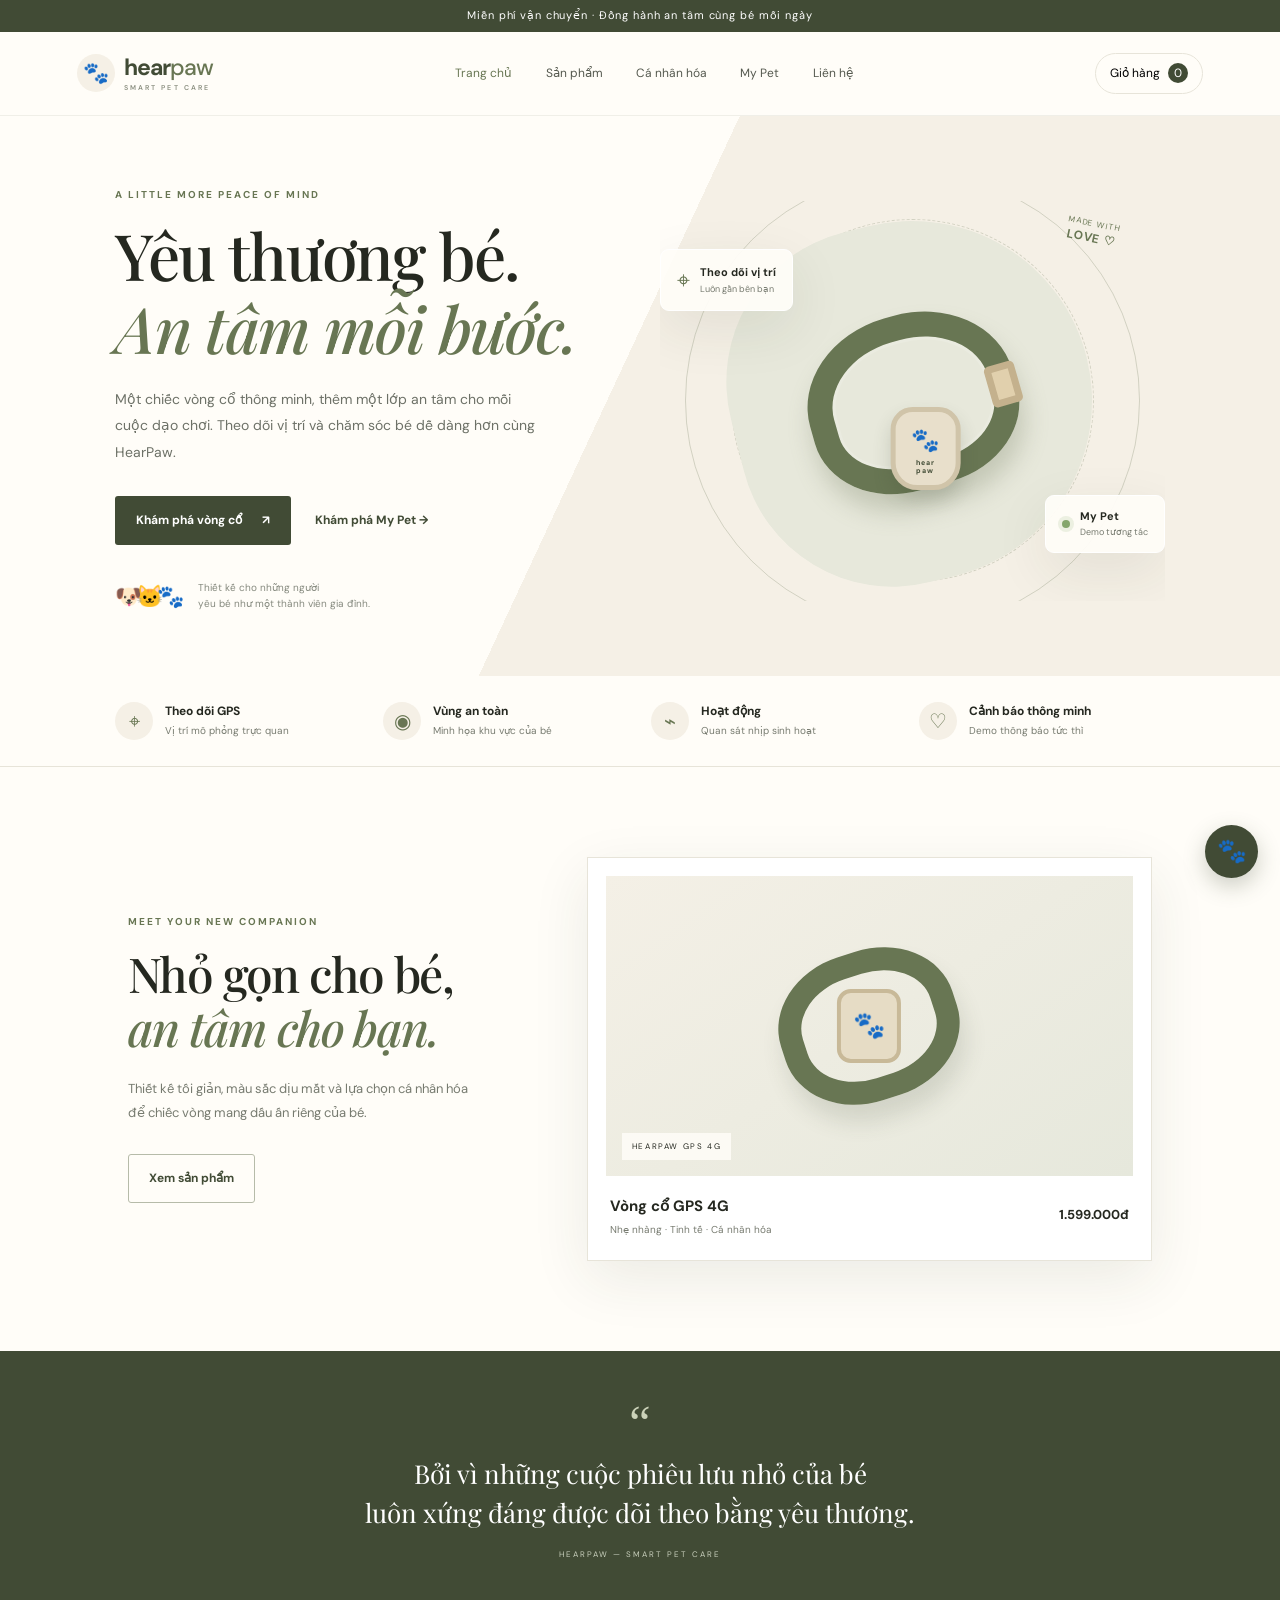
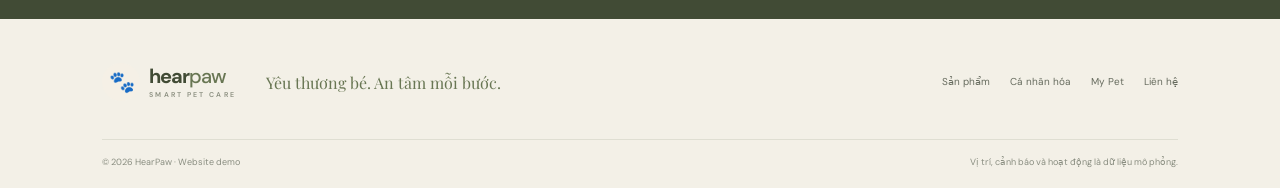
==== index.html @ 6ac306e1 "Add files via upload" ====
<!doctype html>
<html lang="vi">
<head>
  <meta charset="UTF-8" />
  <meta name="viewport" content="width=device-width, initial-scale=1.0" />
  <meta name="theme-color" content="#414B35" />
  <meta name="description" content="HearPaw – vòng cổ GPS thông minh giúp bạn an tâm đồng hành cùng thú cưng." />
  <title>HearPaw | An tâm trong từng bước chân</title>
  <link rel="preconnect" href="https://fonts.googleapis.com">
  <link rel="preconnect" href="https://fonts.gstatic.com" crossorigin>
  <link href="https://fonts.googleapis.com/css2?family=DM+Sans:wght@400;500;600;700&family=Playfair+Display:wght@500;600;700&display=swap" rel="stylesheet">
  <link rel="stylesheet" href="styles.css" />
</head>
<body>
  <div class="announcement">Miễn phí vận chuyển · Đồng hành an tâm cùng bé mỗi ngày</div>
  <header class="site-header">
    <a class="brand" href="#home" aria-label="HearPaw trang chủ"><span class="brand-mark">🐾</span><span>hear<span class="brand-light">paw</span><small>SMART PET CARE</small></span></a>
    <button class="menu-toggle" id="menuToggle" aria-label="Mở menu">☰</button>
    <nav id="mainNav">
      <a href="#home" data-page="home">Trang chủ</a>
      <a href="#product" data-page="product">Sản phẩm</a>
      <a href="#personalize" data-page="personalize">Cá nhân hóa</a>
      <a href="#mypet" data-page="mypet">My Pet</a>
      <a href="#contact" data-page="contact">Liên hệ</a>
    </nav>
    <button class="cart-button" id="cartOpen">Giỏ hàng <span id="cartCount">0</span></button>
  </header>

  <main>
    <section class="page active" id="home">
      <div class="hero">
        <div class="hero-copy">
          <p class="eyebrow">A LITTLE MORE PEACE OF MIND</p>
          <h1>Yêu thương bé.<br><em>An tâm mỗi bước.</em></h1>
          <p class="hero-text">Một chiếc vòng cổ thông minh, thêm một lớp an tâm cho mỗi cuộc dạo chơi. Theo dõi vị trí và chăm sóc bé dễ dàng hơn cùng HearPaw.</p>
          <div class="hero-actions"><a class="btn btn-dark" href="#product">Khám phá vòng cổ <span>↗</span></a><a class="text-link" href="#mypet">Khám phá My Pet →</a></div>
          <div class="hero-proof"><div class="avatars">🐶 🐱 🐾</div><span>Thiết kế cho những người<br>yêu bé như một thành viên gia đình.</span></div>
        </div>
        <div class="hero-art">
          <div class="art-orbit orbit-one"></div><div class="art-orbit orbit-two"></div>
          <div class="hero-blob"></div>
          <div class="product-visual">
            <div class="collar-loop"><div class="collar-buckle"></div><div class="gps-tag"><span>🐾</span><small>hear<br>paw</small></div></div>
          </div>
          <div class="floating-note note-top"><span class="note-icon">⌖</span><div><b>Theo dõi vị trí</b><small>Luôn gần bên bạn</small></div></div>
          <div class="floating-note note-bottom"><span class="status-dot"></span><div><b>My Pet</b><small>Demo tương tác</small></div></div>
          <div class="hero-sticker">MADE WITH<br><b>LOVE ♡</b></div>
        </div>
      </div>
      <div class="feature-strip">
        <div><span class="feature-icon">⌖</span><b>Theo dõi GPS</b><small>Vị trí mô phỏng trực quan</small></div>
        <div><span class="feature-icon">◉</span><b>Vùng an toàn</b><small>Minh họa khu vực của bé</small></div>
        <div><span class="feature-icon">⌁</span><b>Hoạt động</b><small>Quan sát nhịp sinh hoạt</small></div>
        <div><span class="feature-icon">♡</span><b>Cảnh báo thông minh</b><small>Demo thông báo tức thì</small></div>
      </div>
      <section class="section product-teaser">
        <div class="section-heading"><p class="eyebrow">MEET YOUR NEW COMPANION</p><h2>Nhỏ gọn cho bé,<br><em>an tâm cho bạn.</em></h2><p>Thiết kế tối giản, màu sắc dịu mắt và lựa chọn cá nhân hóa để chiếc vòng mang dấu ấn riêng của bé.</p><a class="btn btn-outline" href="#product">Xem sản phẩm</a></div>
        <div class="teaser-card"><div class="teaser-photo"><div class="mini-collar"><span>🐾</span></div><span class="pill">HEARPAW GPS 4G</span></div><div class="teaser-meta"><div><h3>Vòng cổ GPS 4G</h3><p>Nhẹ nhàng · Tinh tế · Cá nhân hóa</p></div><b>1.599.000đ</b></div></div>
      </section>
      <section class="quote-band"><span>“</span><p>Bởi vì những cuộc phiêu lưu nhỏ của bé<br>luôn xứng đáng được dõi theo bằng yêu thương.</p><small>HEARPAW — SMART PET CARE</small></section>
    </section>

    <section class="page" id="product">
      <div class="page-intro"><p class="eyebrow">THE HEARPAW COLLAR</p><h1>Người bạn nhỏ<br><em>trên mọi hành trình.</em></h1><p>Vòng cổ GPS 4G HearPaw — thiết kế dành cho những người luôn muốn biết bé đang an toàn.</p></div>
      <div class="product-layout">
        <div class="product-stage"><div class="stage-glow"></div><div class="big-collar" id="productCollar"><div class="big-buckle"></div><div class="big-tag"><span>🐾</span><small>hear<br>paw</small></div></div><div class="stage-caption">HEARPAW GPS 4G</div></div>
        <div class="product-info"><p class="eyebrow">DESIGNED FOR EVERYDAY LOVE</p><h2>Vòng cổ GPS 4G</h2><div class="price">1.599.000đ <span>Miễn phí vận chuyển</span></div><p class="muted">Một thiết kế tối giản, dễ phối màu và có thể tùy chỉnh để phù hợp với cá tính của thú cưng.</p>
          <h4>Chọn màu dây</h4><div class="swatches" id="productSwatches">
            <button class="swatch selected" data-color="#687653" data-name="Xanh rêu" style="--swatch:#687653" aria-label="Xanh rêu"></button>
            <button class="swatch" data-color="#F5F0E6" data-name="Be kem" style="--swatch:#F5F0E6" aria-label="Be kem"></button>
            <button class="swatch" data-color="#F3C3CD" data-name="Hồng pastel" style="--swatch:#F3C3CD" aria-label="Hồng pastel"></button>
            <button class="swatch" data-color="#203252" data-name="Xanh navy" style="--swatch:#203252" aria-label="Xanh navy"></button>
            <button class="swatch" data-color="#C7B5E2" data-name="Tím lavender" style="--swatch:#C7B5E2" aria-label="Tím lavender"></button>
            <button class="swatch" data-color="#1D1D1B" data-name="Đen" style="--swatch:#1D1D1B" aria-label="Đen"></button>
          </div><p class="selected-color">Màu đã chọn: <b id="selectedColorName">Xanh rêu</b></p>
          <h4>Chọn kích cỡ</h4><div class="size-options"><button class="size-option" data-size="S" data-range="25–35 cm">S <small>25–35 cm</small></button><button class="size-option selected" data-size="M" data-range="35–48 cm">M <small>35–48 cm</small><i>Được chọn nhiều</i></button><button class="size-option" data-size="L" data-range="48–65 cm">L <small>48–65 cm</small></button></div>
          <div class="product-actions"><button class="btn btn-dark" id="addProduct">Thêm vào giỏ · 1.599.000đ</button><a class="text-link" href="#personalize">Cá nhân hóa dây +149.000đ →</a></div>
          <div class="product-assurances"><span>✓ Vận chuyển miễn phí</span><span>✓ Chọn màu và kích cỡ</span><span>✓ Demo mua hàng</span></div>
        </div>
      </div>
      <div class="benefit-grid"><article><span>⌖</span><h3>Theo dõi vị trí</h3><p>Giao diện bản đồ minh họa vị trí thú cưng, có thể thử thao tác tìm bé.</p></article><article><span>◎</span><h3>Vùng an toàn</h3><p>Thiết lập vùng an toàn demo và quan sát trạng thái trong giao diện My Pet.</p></article><article><span>♡</span><h3>Chăm sóc chủ động</h3><p>Xem hoạt động, hồ sơ và thông báo trên một giao diện thống nhất.</p></article></div>
    </section>

    <section class="page" id="personalize">
      <div class="page-intro"><p class="eyebrow">MADE JUST FOR YOUR PET</p><h1>Một chiếc vòng,<br><em>một dấu ấn riêng.</em></h1><p>Tùy chọn màu sắc và thông tin cá nhân hóa cho chiếc vòng cổ của bé.</p></div>
      <div class="personalize-layout">
        <div class="custom-preview"><div class="preview-circle"><div class="custom-collar" id="customCollar"><span>🐾</span></div></div><p class="eyebrow">YOUR CUSTOM DESIGN</p><h3 id="customPreviewName">Vòng cổ của bé</h3><p class="muted">Bản xem trước thay đổi theo lựa chọn của bạn.</p></div>
        <div class="custom-form">
          <label for="petName">Tên thú cưng</label><input id="petName" type="text" maxlength="24" placeholder="Ví dụ: Milo" />
          <label>Chọn màu dây</label><div class="swatches" id="customSwatches">
            <button class="swatch selected" data-color="#687653" data-name="Xanh rêu" style="--swatch:#687653" aria-label="Xanh rêu"></button><button class="swatch" data-color="#F5F0E6" data-name="Be kem" style="--swatch:#F5F0E6" aria-label="Be kem"></button><button class="swatch" data-color="#F3C3CD" data-name="Hồng pastel" style="--swatch:#F3C3CD" aria-label="Hồng pastel"></button><button class="swatch" data-color="#203252" data-name="Xanh navy" style="--swatch:#203252" aria-label="Xanh navy"></button><button class="swatch" data-color="#C7B5E2" data-name="Tím lavender" style="--swatch:#C7B5E2" aria-label="Tím lavender"></button><button class="swatch" data-color="#1D1D1B" data-name="Đen" style="--swatch:#1D1D1B" aria-label="Đen"></button>
          </div>
          <label for="engraving">Nội dung muốn in/khắc (tùy chọn)</label><input id="engraving" type="text" maxlength="30" placeholder="Ví dụ: Số điện thoại liên hệ" />
          <label for="customSize">Kích cỡ vòng cổ</label><select id="customSize"><option value="S">S — 25–35 cm</option><option value="M" selected>M — 35–48 cm</option><option value="L">L — 48–65 cm</option></select>
          <div class="price-breakdown"><div><span>Vòng cổ GPS 4G tiêu chuẩn</span><b>1.599.000đ</b></div><div><span>Cá nhân hóa dây đeo nâng cao</span><b>149.000đ</b></div><div><span>Vận chuyển</span><b class="green">Miễn phí</b></div><hr><div class="total"><span>Tổng cộng</span><b>1.748.000đ</b></div></div>
          <button class="btn btn-dark full-width" id="addCustom">Thêm thiết kế cá nhân hóa vào giỏ</button><p class="fine-print">Đây là website demo. Thông tin tùy chọn chỉ được lưu trong phiên trình duyệt hiện tại.</p>
        </div>
      </div>
    </section>

    <section class="page" id="mypet">
      <div class="dashboard-header"><div><p class="eyebrow">HEARPAW COMPANION</p><h1>My Pet <em>Dashboard</em></h1><p class="muted">Không gian theo dõi và chăm sóc bé trong một giao diện.</p></div><span class="demo-label"><span class="status-dot"></span> Chế độ demo</span></div>
      <div class="dashboard-shell">
        <aside class="dash-sidebar"><div class="pet-switcher"><div class="pet-avatar">🐶</div><div><b id="activePetName">Milo</b><small>Golden Retriever</small></div><span>⌄</span></div><div class="dash-menu">
          <button class="dash-link active" data-tab="overview">▦ <span>Tổng quan</span></button><button class="dash-link" data-tab="pets">♡ <span>Thú cưng</span></button><button class="dash-link" data-tab="location">⌖ <span>Theo dõi vị trí</span></button><button class="dash-link" data-tab="safezone">◎ <span>Vùng an toàn</span></button><button class="dash-link" data-tab="activity">⌁ <span>Hoạt động</span></button><button class="dash-link" data-tab="alerts">♧ <span>Thông báo</span><b class="alert-count">2</b></button><button class="dash-link" data-tab="settings">⚙ <span>Cài đặt</span></button>
        </div><div class="sidebar-note"><span>✦</span><b>Yêu thương bé,<br>an tâm mỗi ngày.</b><small>HearPaw Smart Pet Care</small></div></aside>
        <div class="dash-content">
          <section class="dash-panel active" id="panel-overview"><div class="panel-heading"><div><h2>Chào bạn, hôm nay bé thế nào?</h2><p>Thứ Sáu · Một ngày thật vui cùng bé.</p></div><button class="small-button" id="refreshDemo">↻ Làm mới demo</button></div>
            <div class="stat-grid"><article class="stat-card"><span class="stat-symbol">⌖</span><small>Trạng thái vị trí</small><b class="stat-value green-text">Trong vùng an toàn</b><span class="stat-foot">Cập nhật mô phỏng vừa xong</span></article><article class="stat-card"><span class="stat-symbol">⌁</span><small>Hoạt động hôm nay</small><b class="stat-value">6.842 <em>bước</em></b><span class="stat-foot">72% mục tiêu hằng ngày</span></article><article class="stat-card"><span class="stat-symbol">♡</span><small>Thời gian nghỉ</small><b class="stat-value">8,5 <em>giờ</em></b><span class="stat-foot">Nhịp sinh hoạt mô phỏng</span></article></div>
            <div class="dash-two-col"><article class="dash-card map-card"><div class="card-heading"><div><h3>Vị trí của Milo</h3><p>Vị trí minh họa — không phải GPS thật</p></div><button class="inline-link" data-goto="location">Xem bản đồ →</button></div><div class="map-illustration"><div class="map-road road-a"></div><div class="map-road road-b"></div><div class="map-road road-c"></div><div class="map-park"></div><div class="safe-circle"></div><div class="map-paw">🐾</div><span class="map-label">Vùng an toàn</span><span class="map-place place-a">Công viên nhỏ</span><span class="map-place place-b">Khu dân cư</span></div><div class="map-legend"><span><i class="legend-circle"></i> Vùng an toàn</span><span><i class="legend-paw">🐾</i> Vị trí mô phỏng</span></div></article>
              <article class="dash-card"><div class="card-heading"><div><h3>Hoạt động tuần này</h3><p>Ước tính trong chế độ demo</p></div><button class="inline-link" data-goto="activity">Chi tiết →</button></div><div class="bar-chart" aria-label="Biểu đồ hoạt động"><div><i style="height:48%"></i><small>T2</small></div><div><i style="height:65%"></i><small>T3</small></div><div><i style="height:57%"></i><small>T4</small></div><div><i style="height:82%"></i><small>T5</small></div><div><i style="height:72%"></i><small>T6</small></div><div><i style="height:42%"></i><small>T7</small></div><div><i style="height:60%"></i><small>CN</small></div></div><div class="chart-summary"><b>6.842 bước</b><span>+8% so với hôm qua</span></div></article></div>
            <article class="dash-card alert-preview"><div class="card-heading"><div><h3>Thông báo gần đây</h3><p>Các hoạt động được mô phỏng trong demo</p></div><button class="inline-link" data-goto="alerts">Xem tất cả →</button></div><div class="notification-row"><span class="notif-icon notif-green">◎</span><div><b>Milo đang trong vùng an toàn</b><small>Hôm nay, 09:42</small></div><span class="tag tag-green">An toàn</span></div><div class="notification-row"><span class="notif-icon notif-yellow">⌁</span><div><b>Đến giờ vận động nhẹ</b><small>Hôm nay, 08:30</small></div><span class="tag">Nhắc nhở</span></div></article>
          </section>
          <section class="dash-panel" id="panel-pets"><div class="panel-heading"><div><h2>Hồ sơ thú cưng</h2><p>Thông tin mẫu có thể chỉnh sửa trong bản demo.</p></div></div><div class="pet-profile-card"><div class="profile-pet-emoji">🐶</div><div class="profile-fields"><label>Tên bé<input id="profileName" value="Milo"></label><label>Giống<input id="profileBreed" value="Golden Retriever"></label><label>Cân nặng<input id="profileWeight" value="12,4 kg"></label><label>Ngày sinh<input id="profileBirthday" type="date" value="2023-05-12"></label><label class="wide-field">Ghi chú tiêm chủng<input id="profileVaccines" value="Đã tiêm phòng định kỳ (dữ liệu mẫu)"></label><button class="btn btn-dark" id="saveProfile">Lưu hồ sơ demo</button><p id="profileSaved" class="form-status" aria-live="polite"></p></div></div></section>
          <section class="dash-panel" id="panel-location"><div class="panel-heading"><div><h2>Theo dõi vị trí</h2><p>Bản đồ minh họa để trình diễn thao tác, không kết nối GPS thật.</p></div><button class="small-button" id="findPet">⌖ Tìm bé</button></div><div class="large-map map-illustration"><div class="map-road road-a"></div><div class="map-road road-b"></div><div class="map-road road-c"></div><div class="map-park"></div><div class="safe-circle"></div><div class="map-paw">🐾</div><span class="map-label">Vùng an toàn</span><span class="map-place place-a">Công viên nhỏ</span><span class="map-place place-b">Khu dân cư</span><div class="map-toast" id="mapToast">Bé đang ở trong vùng an toàn (mô phỏng).</div></div><div class="map-legend"><span><i class="legend-circle"></i> Vòng tròn xanh = Vùng an toàn</span><span><i class="legend-paw">🐾</i> Dấu chân = Vị trí thú cưng (mô phỏng)</span></div><div class="history-list"><h3>Lịch sử vị trí demo</h3><div><span>09:42</span><b>Trong vùng an toàn</b><small>Vị trí minh họa</small></div><div><span>08:15</span><b>Đi dạo trong công viên</b><small>Vị trí minh họa</small></div><div><span>07:30</span><b>Rời nhà cùng chủ</b><small>Vị trí minh họa</small></div></div></section>
          <section class="dash-panel" id="panel-safezone"><div class="panel-heading"><div><h2>Vùng an toàn</h2><p>Thử cấu hình vùng an toàn trong giao diện demo.</p></div><span class="tag tag-green" id="zoneStatus">Đang bật</span></div><div class="safezone-layout"><div class="dash-card zone-map map-illustration"><div class="map-road road-a"></div><div class="map-road road-b"></div><div class="map-road road-c"></div><div class="map-park"></div><div class="safe-circle" id="zoneCircle"></div><div class="map-paw">🐾</div><span class="map-label">Vùng an toàn</span></div><div class="dash-card zone-controls"><div class="setting-row"><div><b>Bật vùng an toàn</b><small>Minh họa trạng thái vùng</small></div><label class="switch"><input type="checkbox" id="zoneToggle" checked><span></span></label></div><label class="range-label" for="zoneRadius">Bán kính minh họa <b id="radiusValue">300 m</b></label><input type="range" id="zoneRadius" min="100" max="1000" step="50" value="300"><div class="range-ends"><span>100 m</span><span>1.000 m</span></div><button class="btn btn-dark full-width" id="testAlert">Thử gửi cảnh báo</button><button class="btn btn-outline full-width" id="resetZone">Khôi phục mặc định</button><p class="fine-print">Đây là mô phỏng giao diện; không gửi cảnh báo thật và không cấu hình hàng rào địa lý thực tế.</p><p id="zoneMessage" class="form-status" aria-live="polite"></p></div></div></section>
          <section class="dash-panel" id="panel-activity"><div class="panel-heading"><div><h2>Hoạt động của bé</h2><p>Dữ liệu ước tính minh họa, không phải dữ liệu cảm biến thực.</p></div><select id="activityPeriod" class="period-select"><option value="today">Hôm nay</option><option value="week" selected>7 ngày qua</option><option value="month">30 ngày qua</option></select></div><div class="stat-grid"><article class="stat-card"><span class="stat-symbol">⌁</span><small>Số bước ước tính</small><b class="stat-value" id="stepStat">6.842</b><span class="stat-foot">Mục tiêu demo: 9.500 bước</span></article><article class="stat-card"><span class="stat-symbol">☼</span><small>Thời gian hoạt động</small><b class="stat-value" id="activeStat">2,3 <em>giờ</em></b><span class="stat-foot">Đi dạo và vui chơi</span></article><article class="stat-card"><span class="stat-symbol">☾</span><small>Thời gian nghỉ</small><b class="stat-value">8,5 <em>giờ</em></b><span class="stat-foot">Thời gian nghỉ ước tính</span></article></div><article class="dash-card activity-chart-card"><div class="card-heading"><div><h3>Mức độ hoạt động</h3><p>Biểu đồ minh họa theo thời gian</p></div></div><div class="bar-chart big-chart"><div><i style="height:48%"></i><small>T2</small></div><div><i style="height:65%"></i><small>T3</small></div><div><i style="height:57%"></i><small>T4</small></div><div><i style="height:82%"></i><small>T5</small></div><div><i style="height:72%"></i><small>T6</small></div><div><i style="height:42%"></i><small>T7</small></div><div><i style="height:60%"></i><small>CN</small></div></div></article></section>
          <section class="dash-panel" id="panel-alerts"><div class="panel-heading"><div><h2>Thông báo</h2><p>Thông báo mẫu cho trải nghiệm demo.</p></div><button class="small-button" id="markRead">Đánh dấu đã đọc</button></div><div class="dash-card alerts-list" id="alertsList"><div class="notification-row"><span class="notif-icon notif-green">◎</span><div><b>Milo đang trong vùng an toàn</b><small>Hôm nay, 09:42 · Vị trí mô phỏng</small></div><span class="tag tag-green">An toàn</span></div><div class="notification-row"><span class="notif-icon notif-yellow">⌁</span><div><b>Đến giờ vận động nhẹ</b><small>Hôm nay, 08:30 · Nhắc nhở mẫu</small></div><span class="tag">Nhắc nhở</span></div><div class="notification-row"><span class="notif-icon notif-red">!</span><div><b>Ví dụ cảnh báo ra khỏi vùng</b><small>Mẫu minh họa để thử giao diện</small></div><span class="tag tag-red">Demo</span></div></div></section>
          <section class="dash-panel" id="panel-settings"><div class="panel-heading"><div><h2>Cài đặt</h2><p>Tùy chỉnh một số lựa chọn hiển thị demo.</p></div></div><div class="dash-card settings-card"><div class="setting-row"><div><b>Thông báo vùng an toàn</b><small>Hiển thị trạng thái cảnh báo trong demo</small></div><label class="switch"><input type="checkbox" checked><span></span></label></div><div class="setting-row"><div><b>Nhắc nhở hoạt động</b><small>Minh họa nhắc bé vận động</small></div><label class="switch"><input type="checkbox" checked><span></span></label></div><div class="setting-row"><div><b>Chế độ demo</b><small>Không kết nối vòng cổ GPS thật</small></div><label class="switch"><input type="checkbox" checked disabled><span></span></label></div><button class="btn btn-outline" id="resetDemo">Đặt lại dữ liệu demo</button></div></section>
        </div>
      </div>
    </section>

    <section class="page" id="contact"><div class="page-intro"><p class="eyebrow">WE'RE HERE FOR YOU</p><h1>Kết nối cùng<br><em>HearPaw.</em></h1><p>Bạn có câu hỏi về sản phẩm hoặc muốn chia sẻ điều gì với chúng mình? Hãy để lại lời nhắn.</p></div><div class="contact-layout"><div class="contact-info"><h2>Chăm sóc bắt đầu từ lắng nghe.</h2><p>HearPaw — đồng hành cùng những người yêu thú cưng.</p><div class="contact-item"><span>✉</span><div><b>Email</b><p>hello@hearpaw.demo</p></div></div><div class="contact-item"><span>♡</span><div><b>Hỗ trợ</b><p>Phản hồi trong giờ làm việc (demo)</p></div></div></div><form id="contactForm" class="contact-form"><label for="contactName">Tên của bạn</label><input id="contactName" required placeholder="Nhập tên của bạn"><label for="contactEmail">Email</label><input id="contactEmail" type="email" required placeholder="you@example.com"><label for="contactMessage">Lời nhắn</label><textarea id="contactMessage" rows="4" required placeholder="Bạn muốn chia sẻ điều gì?"></textarea><button class="btn btn-dark" type="submit">Gửi lời nhắn</button><p id="contactStatus" class="form-status" aria-live="polite"></p><small class="fine-print">Biểu mẫu demo, không gửi dữ liệu tới máy chủ.</small></form></div></section>
  </main>

  <footer class="site-footer"><div class="footer-main"><a class="brand footer-brand" href="#home"><span class="brand-mark">🐾</span><span>hear<span class="brand-light">paw</span><small>SMART PET CARE</small></span></a><p>Yêu thương bé. An tâm mỗi bước.</p><div class="footer-links"><a href="#product">Sản phẩm</a><a href="#personalize">Cá nhân hóa</a><a href="#mypet">My Pet</a><a href="#contact">Liên hệ</a></div></div><div class="footer-bottom"><span>© 2026 HearPaw · Website demo</span><span>Vị trí, cảnh báo và hoạt động là dữ liệu mô phỏng.</span></div></footer>

  <div class="chat-widget"><button id="chatToggle" class="chat-fab" aria-label="Mở trợ lý HearPaw">🐾</button><div class="chat-panel" id="chatPanel"><div class="chat-head"><div><b>HearPaw Assistant</b><small>Trợ lý demo</small></div><button id="chatClose" aria-label="Đóng">×</button></div><div class="chat-messages" id="chatMessages"><div class="bot-message">Xin chào! 🐾 Mình có thể giúp bạn tìm hiểu vòng cổ GPS, cá nhân hóa hoặc My Pet. Bạn muốn biết điều gì?</div></div><div class="chat-quick"><button data-chat="Giá sản phẩm">Giá sản phẩm</button><button data-chat="Cá nhân hóa">Cá nhân hóa</button><button data-chat="My Pet">My Pet</button></div><form id="chatForm"><input id="chatInput" placeholder="Nhập câu hỏi..." aria-label="Nhập câu hỏi"><button type="submit">➤</button></form></div></div>

  <div class="modal-backdrop" id="cartModal" aria-hidden="true"><div class="cart-modal"><div class="modal-heading"><div><p class="eyebrow">YOUR BAG</p><h2>Giỏ hàng</h2></div><button id="cartClose" class="close-button" aria-label="Đóng giỏ hàng">×</button></div><div id="cartItems" class="cart-items"><p class="empty-cart">Giỏ hàng đang trống. Thêm một chiếc vòng cho bé nhé! 🐾</p></div><div class="cart-total"><span>Tạm tính</span><b id="cartTotal">0đ</b></div><button id="checkoutButton" class="btn btn-dark full-width">Tiếp tục đặt hàng</button><p id="checkoutMessage" class="form-status"></p><small class="fine-print">Chức năng giỏ hàng và đặt hàng chỉ dùng để minh họa, chưa xử lý thanh toán thật.</small></div></div>
  <script src="script.js"></script>
</body>
</html>
---- styles.css ----
:root{--moss:#687653;--deep:#414B35;--cream:#F5F0E6;--white:#FFFDF8;--ink:#252820;--muted:#777b70;--line:#e7e4d9;--pink:#f3c3cd;--shadow:0 18px 55px rgba(48,57,38,.09)}*{box-sizing:border-box}html{scroll-behavior:smooth;scroll-padding-top:90px}body{margin:0;background:var(--white);color:var(--ink);font-family:"DM Sans",sans-serif;font-size:15px;line-height:1.6}a{color:inherit;text-decoration:none}button,input,select,textarea{font:inherit}button{cursor:pointer}.announcement{background:var(--deep);color:#fff;text-align:center;padding:7px 12px;font-size:11px;letter-spacing:.08em}.site-header{height:84px;padding:0 clamp(20px,6vw,92px);display:flex;align-items:center;justify-content:space-between;background:rgba(255,253,248,.96);border-bottom:1px solid rgba(65,75,53,.08);position:sticky;top:0;z-index:20;backdrop-filter:blur(14px)}.brand{display:flex;align-items:center;gap:9px;font-size:23px;font-weight:700;line-height:1;color:var(--deep);letter-spacing:-1px}.brand-mark{display:grid;place-items:center;width:38px;height:38px;border-radius:50%;background:var(--cream);font-size:21px}.brand-light{color:var(--moss);font-weight:500}.brand small{display:block;font-size:7px;letter-spacing:2.1px;font-weight:600;margin-top:5px;color:#8b8f80}.site-header nav{display:flex;gap:clamp(15px,2.6vw,36px);align-items:center}.site-header nav a{font-size:12px;color:#55594f;transition:.2s}.site-header nav a:hover,.site-header nav a.active{color:var(--moss)}.cart-button{background:transparent;border:1px solid var(--line);padding:10px 14px;border-radius:30px;font-size:12px}.cart-button span{background:var(--deep);color:#fff;border-radius:50%;padding:2px 6px;margin-left:5px}.menu-toggle{display:none;background:none;border:0;font-size:24px;color:var(--deep)}.page{display:none;min-height:65vh;animation:fadein .35s ease}.page.active{display:block}@keyframes fadein{from{opacity:.4;transform:translateY(4px)}to{opacity:1;transform:none}}.hero{padding:68px clamp(24px,9vw,140px) 58px;display:grid;grid-template-columns:1fr 1fr;gap:40px;align-items:center;min-height:560px;background:linear-gradient(115deg,#fffdf8 48%,#f5f0e6 48%)}.eyebrow{font-size:10px;font-weight:700;letter-spacing:.2em;color:var(--moss);margin:0 0 16px}.hero h1,.page-intro h1,.section-heading h2{font-family:"Playfair Display",serif;font-size:clamp(40px,5vw,66px);line-height:1.13;letter-spacing:-1.6px;font-weight:500;margin:0 0 22px}.hero h1 em,.page-intro h1 em,.section-heading h2 em{color:var(--moss);font-weight:500}.hero-text{color:#6d7167;max-width:430px;font-size:14px;line-height:1.9}.hero-actions{display:flex;gap:24px;align-items:center;margin:30px 0 34px;flex-wrap:wrap}.btn{border:1px solid transparent;border-radius:3px;padding:14px 20px;font-size:12px;font-weight:700;display:inline-flex;align-items:center;justify-content:center;gap:20px;transition:transform .2s,background .2s}.btn:hover{transform:translateY(-2px)}.btn-dark{background:var(--deep);color:white}.btn-dark:hover{background:var(--moss)}.btn-outline{border-color:#b6bba9;background:transparent;color:var(--deep)}.text-link{font-size:12px;font-weight:700;color:var(--deep)}.hero-proof{display:flex;gap:13px;align-items:center;font-size:10px;color:#85897e;line-height:1.6}.avatars{font-size:22px;letter-spacing:-6px;padding-right:7px}.hero-art{min-height:400px;position:relative;display:grid;place-items:center;overflow:hidden}.hero-blob{position:absolute;width:min(78%,360px);aspect-ratio:1;border-radius:46% 54% 54% 46%;background:#e7e8db;transform:rotate(-14deg)}.art-orbit{position:absolute;border:1px solid rgba(104,118,83,.25);border-radius:50%;width:90%;aspect-ratio:1}.orbit-two{width:72%;border-style:dashed}.product-visual{position:relative;width:280px;height:260px;display:grid;place-items:center;transform:rotate(-16deg)}.collar-loop{width:210px;height:175px;border:25px solid var(--moss);border-radius:48% 48% 42% 42%;box-shadow:inset 0 0 0 3px rgba(255,255,255,.13),0 18px 25px #7e876b55;position:relative;background:transparent}.collar-buckle{position:absolute;right:-28px;top:50px;width:31px;height:42px;border:7px solid #c4b18d;border-radius:5px;background:#e1d0ad}.gps-tag{position:absolute;bottom:-28px;left:50%;transform:translateX(-50%) rotate(16deg);width:70px;height:83px;background:#e8dfcb;border:5px solid #d0c4a9;border-radius:22px 22px 27px 27px;display:flex;flex-direction:column;align-items:center;justify-content:center;color:var(--deep);box-shadow:0 10px 18px #414b3530}.gps-tag span{font-size:23px}.gps-tag small{font-size:7px;line-height:1.1;font-weight:700;letter-spacing:1px}.floating-note{position:absolute;z-index:2;display:flex;gap:10px;align-items:center;background:#fffdf8eF;border:1px solid #fff;padding:12px 16px;border-radius:9px;box-shadow:var(--shadow)}.floating-note b,.floating-note small{display:block}.floating-note b{font-size:11px}.floating-note small{font-size:9px;color:var(--muted)}.note-icon{font-size:23px;color:var(--moss)}.note-top{top:12%;left:0}.note-bottom{bottom:12%;right:0}.status-dot{display:inline-block;width:8px;height:8px;background:#84a66b;border-radius:50%;box-shadow:0 0 0 4px #84a66b25}.hero-sticker{position:absolute;right:9%;top:4%;font-size:8px;line-height:1.5;letter-spacing:1px;text-align:center;transform:rotate(12deg);color:var(--moss)}.hero-sticker b{font-size:12px}.feature-strip{display:grid;grid-template-columns:repeat(4,1fr);padding:26px clamp(24px,9vw,140px);border-bottom:1px solid var(--line);gap:22px}.feature-strip>div{display:grid;grid-template-columns:40px 1fr;column-gap:10px;align-items:center}.feature-icon{grid-row:span 2;width:38px;height:38px;border-radius:50%;background:var(--cream);display:grid;place-items:center;color:var(--moss);font-size:20px}.feature-strip b{font-size:12px}.feature-strip small{font-size:10px;color:var(--muted)}.section{padding:90px clamp(24px,10vw,150px)}.product-teaser{display:grid;grid-template-columns:.8fr 1.2fr;gap:8%;align-items:center}.section-heading h2{font-size:48px}.section-heading>p:not(.eyebrow){font-size:13px;color:var(--muted);max-width:350px;line-height:1.9;margin-bottom:28px}.teaser-card{padding:18px;background:white;border:1px solid var(--line);box-shadow:var(--shadow)}.teaser-photo{height:300px;background:linear-gradient(145deg,#f4f0e6,#e6e8dc);display:grid;place-items:center;position:relative;overflow:hidden}.mini-collar{width:180px;height:150px;border:23px solid var(--moss);border-radius:45%;transform:rotate(-18deg);display:grid;place-items:center;box-shadow:0 18px 22px #414b3525}.mini-collar span{background:#e6dcc5;border:4px solid #c8b998;border-radius:14px;padding:12px;transform:rotate(18deg);font-size:26px}.pill{position:absolute;bottom:16px;left:16px;background:#fffdf8d9;padding:7px 10px;font-size:8px;letter-spacing:1.6px}.teaser-meta{display:flex;justify-content:space-between;gap:15px;padding:18px 4px 4px;align-items:center}.teaser-meta h3{margin:0;font-size:15px}.teaser-meta p{margin:4px 0 0;font-size:10px;color:var(--muted)}.teaser-meta>b{font-size:13px;white-space:nowrap}.quote-band{background:var(--deep);color:white;text-align:center;padding:55px 20px}.quote-band>span{font-family:Georgia;font-size:48px;color:#cbd2b9;line-height:.7}.quote-band p{font-family:"Playfair Display",serif;font-size:26px;line-height:1.5;margin:8px}.quote-band small{font-size:8px;letter-spacing:2px;color:#c9d0bd}.page-intro{text-align:center;padding:66px 22px 48px;background:linear-gradient(180deg,var(--cream),var(--white))}.page-intro h1{font-size:clamp(39px,5vw,58px);margin-bottom:14px}.page-intro>p:last-child{color:var(--muted);font-size:13px;max-width:560px;margin:0 auto;line-height:1.8}.product-layout{max-width:1100px;margin:20px auto 80px;padding:0 28px;display:grid;grid-template-columns:1fr 1fr;gap:8%;align-items:center}.product-stage{height:520px;background:#f1eee4;position:relative;display:grid;place-items:center;overflow:hidden}.stage-glow{position:absolute;width:75%;aspect-ratio:1;border-radius:50%;background:#e0e5d5}.big-collar{width:255px;height:220px;border:31px solid var(--moss);border-radius:45% 45% 43% 43%;position:relative;transform:rotate(-18deg);box-shadow:inset 0 0 0 4px #ffffff20,0 24px 28px #414b3530;z-index:1}.big-buckle{position:absolute;right:-36px;top:60px;width:36px;height:50px;border:8px solid #bca982;border-radius:5px;background:#e3d5b9}.big-tag{position:absolute;bottom:-38px;left:50%;transform:translateX(-50%) rotate(18deg);width:82px;height:94px;background:#e8dfcb;border:6px solid #cdbf9f;border-radius:23px 23px 30px 30px;display:flex;flex-direction:column;align-items:center;justify-content:center}.big-tag span{font-size:27px}.big-tag small{font-size:8px;font-weight:700;line-height:1.1;letter-spacing:1px}.stage-caption{position:absolute;bottom:20px;left:22px;font-size:9px;letter-spacing:2px;color:#8a8c7e}.product-info h2{font-family:"Playfair Display",serif;font-size:35px;font-weight:500;margin:0 0 10px}.price{font-size:22px;font-weight:700;color:var(--deep);margin:12px 0}.price span{display:block;font-size:10px;color:var(--moss);font-weight:500;margin-top:3px}.muted{color:var(--muted);font-size:12px;line-height:1.8}.product-info h4{font-size:12px;margin:24px 0 10px}.swatches{display:flex;gap:11px;flex-wrap:wrap}.swatch{width:31px;height:31px;border-radius:50%;border:3px solid white;outline:1px solid #d7d9ce;background:var(--swatch);box-shadow:inset 0 0 0 1px #00000009}.swatch.selected{outline:2px solid var(--deep);outline-offset:2px}.selected-color{font-size:10px;color:var(--muted);margin:12px 0}.selected-color b{color:var(--deep)}.size-options{display:grid;grid-template-columns:repeat(3,1fr);gap:8px}.size-option{position:relative;padding:11px 8px;border:1px solid var(--line);background:white;font-weight:700;color:var(--deep);border-radius:3px}.size-option small{display:block;font-size:9px;font-weight:400;color:var(--muted)}.size-option.selected{border-color:var(--moss);background:#f3f4ed}.size-option i{display:block;font-size:7px;color:var(--moss);font-style:normal}.product-actions{display:flex;flex-direction:column;align-items:flex-start;gap:16px;margin-top:25px}.product-assurances{display:flex;flex-wrap:wrap;gap:9px 15px;border-top:1px solid var(--line);padding-top:18px;margin-top:22px;color:var(--muted);font-size:9px}.benefit-grid{max-width:1100px;margin:0 auto 80px;padding:0 28px;display:grid;grid-template-columns:repeat(3,1fr);gap:18px}.benefit-grid article{border:1px solid var(--line);padding:25px}.benefit-grid article>span{color:var(--moss);font-size:24px}.benefit-grid h3{font-size:14px;margin:10px 0 6px}.benefit-grid p{font-size:11px;color:var(--muted);margin:0}.personalize-layout{max-width:1000px;margin:15px auto 90px;padding:0 28px;display:grid;grid-template-columns:1fr 1fr;gap:7%;align-items:start}.custom-preview{background:#f3f0e7;padding:36px;text-align:center;position:sticky;top:115px}.preview-circle{border-radius:50%;background:#e4e8da;width:min(100%,300px);aspect-ratio:1;margin:0 auto 25px;display:grid;place-items:center}.custom-collar{width:155px;height:135px;border:22px solid var(--moss);border-radius:45%;transform:rotate(-18deg);display:grid;place-items:center;box-shadow:0 15px 20px #414b3525}.custom-collar span{background:#e7ddc7;padding:10px;border-radius:12px;transform:rotate(18deg);font-size:24px}.custom-preview h3{font-family:"Playfair Display",serif;font-size:25px;margin:0}.custom-form{padding:8px 0}.custom-form label,.contact-form label{display:block;font-size:11px;font-weight:700;margin:16px 0 7px}.custom-form input,.custom-form select,.contact-form input,.contact-form textarea,.profile-fields input{width:100%;border:1px solid #dedfd5;border-radius:3px;background:#fff;padding:12px 13px;outline:none;font-size:12px;color:var(--ink)}.custom-form input:focus,.custom-form select:focus,.contact-form input:focus,.contact-form textarea:focus{border-color:var(--moss)}.price-breakdown{background:#f8f6ef;padding:18px;margin:24px 0}.price-breakdown>div{display:flex;justify-content:space-between;gap:14px;font-size:11px;margin:9px 0}.price-breakdown b{white-space:nowrap}.price-breakdown hr{border:0;border-top:1px solid #dedfd5;margin:14px 0}.price-breakdown .total{font-size:14px;color:var(--deep)}.green{color:var(--moss)}.full-width{width:100%}.fine-print{display:block;font-size:9px;color:#8a8d82;line-height:1.7;margin-top:12px}.dashboard-header{max-width:1250px;margin:0 auto;padding:45px 28px 26px;display:flex;justify-content:space-between;align-items:center;gap:20px}.dashboard-header h1{font-family:"Playfair Display",serif;font-weight:500;font-size:40px;margin:0}.dashboard-header h1 em{color:var(--moss)}.dashboard-header .muted{margin:5px 0}.demo-label{font-size:10px;color:var(--moss);background:#edf0e5;border-radius:20px;padding:9px 13px;white-space:nowrap}.dashboard-shell{max-width:1250px;margin:0 auto 85px;padding:0 28px;display:grid;grid-template-columns:220px 1fr;gap:22px;align-items:start}.dash-sidebar{background:#f6f3eb;padding:17px 13px;min-height:680px}.pet-switcher{display:flex;gap:9px;align-items:center;padding:10px 8px 20px;border-bottom:1px solid #e4e1d6}.pet-avatar{width:38px;height:38px;border-radius:50%;background:#e2e6d6;display:grid;place-items:center;font-size:21px}.pet-switcher b,.pet-switcher small{display:block}.pet-switcher b{font-size:11px}.pet-switcher small{font-size:8px;color:var(--muted)}.pet-switcher>span{margin-left:auto}.dash-menu{padding-top:13px;display:grid;gap:4px}.dash-link{border:0;background:transparent;text-align:left;padding:11px 10px;display:flex;align-items:center;gap:11px;border-radius:4px;color:#65695f;font-size:15px}.dash-link span{font-size:11px}.dash-link.active{background:var(--deep);color:white}.alert-count{margin-left:auto;background:#e4c58b;color:#414b35;border-radius:50%;font-size:9px;padding:1px 6px}.sidebar-note{margin-top:70px;padding:17px 12px;background:#e8e9dd;color:var(--deep)}.sidebar-note>span{font-size:20px}.sidebar-note b{display:block;font-family:"Playfair Display",serif;font-size:15px;line-height:1.4;margin:8px 0}.sidebar-note small{font-size:8px;color:var(--muted)}.dash-content{min-width:0}.dash-panel{display:none}.dash-panel.active{display:block;animation:fadein .25s}.panel-heading{display:flex;justify-content:space-between;align-items:center;gap:15px;margin:0 0 18px}.panel-heading h2{font-family:"Playfair Display",serif;font-size:24px;font-weight:500;margin:0}.panel-heading p,.card-heading p{font-size:10px;color:var(--muted);margin:4px 0 0}.small-button{border:1px solid var(--line);background:white;padding:9px 12px;font-size:10px;border-radius:3px;white-space:nowrap}.stat-grid{display:grid;grid-template-columns:repeat(3,1fr);gap:12px;margin-bottom:16px}.stat-card{background:white;border:1px solid var(--line);padding:17px;position:relative;min-width:0}.stat-symbol{display:grid;place-items:center;width:31px;height:31px;background:#f0f1e8;color:var(--moss);border-radius:50%;font-size:18px;margin-bottom:14px}.stat-card>small{display:block;font-size:9px;color:var(--muted)}.stat-value{display:block;font-size:20px;letter-spacing:-.5px;margin:6px 0}.stat-value em{font-size:10px;font-style:normal;color:var(--muted);font-weight:400}.green-text{color:var(--moss);font-size:14px;letter-spacing:0}.stat-foot{font-size:8px;color:#8d9186}.dash-two-col{display:grid;grid-template-columns:1.15fr .85fr;gap:14px;margin-bottom:15px}.dash-card{border:1px solid var(--line);background:white;padding:18px;min-width:0}.card-heading{display:flex;justify-content:space-between;align-items:start;gap:10px;margin-bottom:15px}.card-heading h3,.history-list h3{font-size:13px;margin:0}.inline-link{border:0;background:transparent;color:var(--moss);font-size:9px;font-weight:700;white-space:nowrap}.map-illustration{height:250px;position:relative;overflow:hidden;background:#eef0e4;border:1px solid #e1e5d6;isolation:isolate}.map-illustration:before{content:"";position:absolute;inset:0;background-image:linear-gradient(35deg,transparent 48%,#fffdf8 49%,#fffdf8 52%,transparent 53%),linear-gradient(120deg,transparent 43%,#fffdf8 44%,#fffdf8 47%,transparent 48%),linear-gradient(80deg,transparent 70%,#dce4d2 71%,#dce4d2 82%,transparent 83%);opacity:.8}.map-road{position:absolute;height:13px;background:#fffdf8;border:1px solid #e5e5d8;z-index:1}.road-a{width:140%;left:-20%;top:43%;transform:rotate(-18deg)}.road-b{width:120%;left:-10%;top:66%;transform:rotate(28deg)}.road-c{width:100%;left:8%;top:20%;transform:rotate(75deg)}.map-park{position:absolute;left:8%;top:10%;width:28%;height:25%;background:#d9e4ce;border-radius:40% 30% 50% 20%;transform:rotate(13deg)}.safe-circle{position:absolute;width:125px;height:125px;left:50%;top:50%;transform:translate(-50%,-50%);border-radius:50%;border:2px solid var(--moss);background:#9bac7a44;z-index:2;transition:width .25s,height .25s,opacity .2s}.map-paw{position:absolute;left:50%;top:50%;transform:translate(-50%,-50%);width:36px;height:36px;display:grid;place-items:center;background:white;border:2px solid var(--moss);border-radius:50%;z-index:3;font-size:18px;box-shadow:0 3px 8px #414b3522}.map-label{position:absolute;left:calc(50% + 45px);top:calc(50% - 74px);font-size:8px;background:#fffdf8;padding:4px 7px;border-radius:3px;color:var(--deep);z-index:4;white-space:nowrap}.map-place{position:absolute;font-size:8px;color:#7c8371;z-index:2}.place-a{left:10%;top:38%}.place-b{right:8%;bottom:16%}.map-legend{display:flex;gap:18px;flex-wrap:wrap;margin-top:12px;font-size:9px;color:var(--muted)}.legend-circle{display:inline-block;width:11px;height:11px;border-radius:50%;border:1px solid var(--moss);background:#9bac7a55;vertical-align:-2px;margin-right:4px}.legend-paw{font-size:10px;margin-right:4px}.bar-chart{height:170px;display:flex;align-items:end;justify-content:space-around;gap:10px;padding:12px 3px 0;border-bottom:1px solid var(--line);background:repeating-linear-gradient(to bottom,transparent 0,transparent 39px,#f0f0e8 40px)}.bar-chart>div{height:100%;display:flex;flex-direction:column;align-items:center;justify-content:end;gap:8px;flex:1}.bar-chart i{display:block;width:min(27px,70%);background:#9ca986;border-radius:4px 4px 0 0;min-height:8px}.bar-chart>div:nth-child(4) i{background:var(--deep)}.bar-chart small{font-size:8px;color:var(--muted);padding-bottom:7px}.chart-summary{display:flex;justify-content:space-between;gap:8px;margin-top:13px;font-size:10px}.chart-summary span{color:var(--moss)}.alert-preview{margin-bottom:0}.notification-row{display:flex;align-items:center;gap:12px;padding:13px 0;border-top:1px solid #f0efe8}.notif-icon{width:32px;height:32px;display:grid;place-items:center;border-radius:50%;font-size:17px;flex-shrink:0}.notif-green{background:#e8efe0;color:var(--moss)}.notif-yellow{background:#f8efdc;color:#a27c38}.notif-red{background:#f8e5e1;color:#ae594a}.notification-row>div{flex:1;min-width:0}.notification-row b,.notification-row small{display:block}.notification-row b{font-size:10px}.notification-row small{font-size:8px;color:var(--muted);margin-top:3px}.tag{font-size:8px;padding:4px 7px;border-radius:12px;background:#f2f0e7;color:#767b6d;white-space:nowrap}.tag-green{background:#e8efe0;color:var(--moss)}.tag-red{background:#f8e5e1;color:#ae594a}.pet-profile-card{background:white;border:1px solid var(--line);padding:24px;display:grid;grid-template-columns:120px 1fr;gap:24px}.profile-pet-emoji{height:120px;border-radius:50%;background:#e8ebdf;display:grid;place-items:center;font-size:65px}.profile-fields{display:grid;grid-template-columns:1fr 1fr;gap:4px 15px}.profile-fields label{font-size:10px;font-weight:700}.profile-fields input{display:block;margin-top:6px}.wide-field{grid-column:span 2}.profile-fields .btn{margin-top:10px;justify-self:start}.form-status{font-size:10px;color:var(--moss);margin:8px 0 0}.large-map{height:410px}.large-map .safe-circle{width:190px;height:190px}.large-map .map-paw{width:44px;height:44px;font-size:22px}.large-map .map-label{top:calc(50% - 104px);left:calc(50% + 60px);font-size:10px}.large-map .place-a{font-size:11px}.large-map .place-b{font-size:11px}.map-toast{position:absolute;left:15px;bottom:15px;background:#fffdf8eF;padding:9px 13px;border-radius:4px;font-size:10px;z-index:5;box-shadow:var(--shadow)}.history-list{margin-top:25px}.history-list>div{display:grid;grid-template-columns:70px 1fr auto;gap:12px;padding:12px 0;border-bottom:1px solid var(--line);font-size:10px}.history-list>div span{color:var(--moss)}.history-list>div small{color:var(--muted)}.safezone-layout{display:grid;grid-template-columns:1.2fr .8fr;gap:16px}.zone-map{height:380px}.zone-map .safe-circle{width:170px;height:170px}.zone-controls{padding:22px}.setting-row{display:flex;justify-content:space-between;align-items:center;gap:15px;padding:14px 0;border-bottom:1px solid var(--line)}.setting-row b,.setting-row small{display:block}.setting-row b{font-size:11px}.setting-row small{font-size:9px;color:var(--muted);margin-top:3px}.switch{position:relative;width:37px;height:21px;display:inline-block;flex-shrink:0}.switch input{opacity:0;width:0;height:0}.switch span{position:absolute;inset:0;background:#d8d9d0;border-radius:20px;transition:.2s}.switch span:before{content:"";position:absolute;width:15px;height:15px;left:3px;top:3px;background:white;border-radius:50%;transition:.2s}.switch input:checked+span{background:var(--moss)}.switch input:checked+span:before{transform:translateX(16px)}.range-label{display:flex;justify-content:space-between;font-size:10px;margin:20px 0 8px}.range-label b{color:var(--moss)}input[type=range]{width:100%;accent-color:var(--moss)}.range-ends{display:flex;justify-content:space-between;font-size:8px;color:var(--muted);margin-bottom:20px}.zone-controls .btn{margin-top:9px}.activity-chart-card{margin-top:15px}.big-chart{height:250px}.period-select{padding:9px;border:1px solid var(--line);background:white;font-size:10px}.alerts-list{padding:8px 20px}.settings-card{max-width:650px}.settings-card .btn{margin-top:20px}.contact-layout{max-width:1000px;margin:15px auto 90px;padding:0 28px;display:grid;grid-template-columns:1fr 1fr;gap:8%}.contact-info{background:var(--deep);color:white;padding:38px}.contact-info h2{font-family:"Playfair Display",serif;font-size:30px;font-weight:500;line-height:1.3}.contact-info>p{font-size:12px;color:#d1d7c7}.contact-item{display:flex;gap:13px;align-items:center;margin-top:27px}.contact-item>span{font-size:20px;color:#c7d0b4}.contact-item b{font-size:11px}.contact-item p{font-size:11px;color:#d1d7c7;margin:2px 0}.contact-form{padding:10px 0}.contact-form .btn{margin-top:15px}.site-footer{background:#f3f0e7;padding:35px clamp(24px,8vw,110px) 18px}.footer-main{display:flex;align-items:center;gap:30px;flex-wrap:wrap;padding-bottom:28px}.footer-main>p{font-family:"Playfair Display",serif;color:var(--moss);font-size:16px;margin-right:auto}.footer-brand{font-size:20px}.footer-links{display:flex;gap:20px;font-size:10px;color:#666b5e}.footer-bottom{border-top:1px solid #dfded2;padding-top:15px;display:flex;justify-content:space-between;gap:12px;font-size:9px;color:#898d80}.chat-widget{position:fixed;bottom:22px;right:22px;z-index:30}.chat-fab{width:53px;height:53px;border:0;border-radius:50%;background:var(--deep);color:white;font-size:24px;box-shadow:0 8px 22px #414b3544}.chat-panel{display:none;position:absolute;bottom:65px;right:0;width:min(340px,calc(100vw - 35px));height:420px;background:white;border:1px solid var(--line);box-shadow:var(--shadow);border-radius:10px;overflow:hidden}.chat-panel.open{display:flex;flex-direction:column}.chat-head{background:var(--deep);color:white;padding:14px 16px;display:flex;justify-content:space-between;align-items:center}.chat-head b,.chat-head small{display:block}.chat-head b{font-size:12px}.chat-head small{font-size:9px;color:#d3d9c9}.chat-head button{background:none;border:0;color:white;font-size:23px}.chat-messages{padding:15px;display:flex;flex-direction:column;gap:10px;flex:1;overflow:auto}.bot-message,.user-message{max-width:90%;padding:10px 12px;border-radius:10px;font-size:11px;line-height:1.6}.bot-message{background:#f1f2e9;align-self:flex-start}.user-message{background:var(--deep);color:white;align-self:flex-end}.chat-quick{display:flex;gap:6px;padding:0 12px 10px;flex-wrap:wrap}.chat-quick button{font-size:9px;border:1px solid var(--line);background:#fff;padding:6px 8px;border-radius:15px}.chat-panel form{display:flex;border-top:1px solid var(--line);padding:8px;gap:7px}.chat-panel form input{flex:1;min-width:0;border:0;padding:8px;font-size:11px;outline:none}.chat-panel form button{background:var(--moss);color:white;border:0;border-radius:5px;width:35px}.modal-backdrop{display:none;position:fixed;inset:0;background:#20251c88;z-index:40;align-items:center;justify-content:center;padding:18px}.modal-backdrop.open{display:flex}.cart-modal{background:var(--white);width:min(500px,100%);max-height:85vh;overflow:auto;padding:26px}.modal-heading{display:flex;justify-content:space-between;align-items:start}.modal-heading h2{font-family:"Playfair Display",serif;font-weight:500;margin:0;font-size:30px}.close-button{border:0;background:none;font-size:27px}.cart-items{padding:20px 0}.empty-cart{font-size:12px;color:var(--muted);text-align:center;padding:20px 0}.cart-item{display:flex;gap:12px;padding:12px 0;border-bottom:1px solid var(--line)}.cart-item-thumb{width:55px;height:55px;border-radius:5px;background:var(--cream);display:grid;place-items:center;font-size:25px;flex-shrink:0}.cart-item-info{flex:1}.cart-item-info b,.cart-item-info small{display:block}.cart-item-info b{font-size:11px}.cart-item-info small{font-size:9px;color:var(--muted)}.cart-item-price{font-size:11px;font-weight:700;white-space:nowrap}.remove-item{border:0;background:none;color:#a05d50;font-size:10px}.cart-total{display:flex;justify-content:space-between;border-top:1px solid var(--line);padding:15px 0;font-size:13px}.cart-total b{font-size:17px}.modal-backdrop .fine-print{margin-bottom:0}
@media(max-width:900px){.site-header{padding:0 22px}.site-header nav{gap:13px}.site-header nav a{font-size:11px}.hero{padding:55px 6vw;gap:10px}.hero h1{font-size:50px}.hero-art{min-height:340px}.feature-strip{padding:22px 5vw}.feature-strip>div{grid-template-columns:32px 1fr;gap:7px}.feature-icon{width:31px;height:31px}.feature-strip small{font-size:9px}.dashboard-shell{grid-template-columns:180px 1fr;padding:0 18px;gap:14px}.dash-sidebar{padding:12px 8px}.dash-two-col{grid-template-columns:1fr}.map-card .map-illustration{height:220px}.safezone-layout{grid-template-columns:1fr}.zone-map{height:300px}.product-layout{gap:5%}.product-stage{height:440px}.big-collar{transform:scale(.85) rotate(-18deg)}}
@media(max-width:650px){.announcement{font-size:9px}.site-header{height:68px;padding:0 16px}.brand{font-size:20px}.brand-mark{width:33px;height:33px}.menu-toggle{display:block;margin-left:auto;margin-right:12px}.site-header nav{display:none;position:absolute;left:0;right:0;top:68px;background:var(--white);padding:12px 20px 20px;box-shadow:0 15px 20px #414b3510;align-items:stretch;flex-direction:column;gap:0}.site-header nav.open{display:flex}.site-header nav a{padding:11px 0;border-bottom:1px solid var(--line)}.cart-button{font-size:10px;padding:8px 10px}.hero{grid-template-columns:1fr;padding:44px 24px 30px;background:linear-gradient(180deg,#fffdf8 50%,#f5f0e6 50%);gap:0}.hero h1{font-size:46px}.hero-art{min-height:330px;margin-top:10px}.product-visual{transform:scale(.86) rotate(-16deg)}.note-top{left:0}.note-bottom{right:0}.feature-strip{grid-template-columns:1fr 1fr;padding:20px 22px;gap:18px 12px}.section{padding:55px 22px}.product-teaser{grid-template-columns:1fr;gap:30px}.section-heading h2{font-size:40px}.teaser-photo{height:240px}.quote-band p{font-size:21px}.page-intro{padding:48px 22px 35px}.page-intro h1{font-size:42px}.product-layout{grid-template-columns:1fr;padding:0 20px;margin:10px auto 55px;gap:28px}.product-stage{height:330px}.big-collar{transform:scale(.75) rotate(-18deg)}.product-info h2{font-size:30px}.benefit-grid{grid-template-columns:1fr;padding:0 20px;margin-bottom:50px}.personalize-layout{grid-template-columns:1fr;padding:0 20px;gap:28px;margin-bottom:55px}.custom-preview{position:static;padding:24px}.preview-circle{max-width:245px}.dashboard-header{padding:32px 20px 20px;align-items:flex-start;flex-direction:column}.dashboard-header h1{font-size:34px}.dashboard-shell{display:block;padding:0 12px;margin-bottom:55px}.dash-sidebar{min-height:0;margin-bottom:14px;padding:10px}.pet-switcher{padding:6px 7px 12px}.dash-menu{display:flex;overflow:auto;gap:5px;padding-top:10px}.dash-link{flex:0 0 auto;gap:6px;padding:9px 10px}.dash-link span{font-size:10px}.dash-link .alert-count{display:none}.sidebar-note{display:none}.dash-content{width:100%}.panel-heading h2{font-size:21px}.panel-heading{align-items:flex-start}.stat-grid{grid-template-columns:1fr;gap:8px}.stat-card{display:grid;grid-template-columns:35px 1fr;column-gap:10px;padding:13px}.stat-symbol{grid-row:span 3;margin:0}.stat-card>small,.stat-value,.stat-foot{grid-column:2}.stat-value{margin:2px 0}.dash-card{padding:14px}.dash-two-col{gap:10px}.pet-profile-card{grid-template-columns:1fr;padding:16px}.profile-pet-emoji{width:90px;height:90px;font-size:48px;margin:0 auto}.profile-fields{grid-template-columns:1fr}.wide-field{grid-column:span 1}.history-list>div{grid-template-columns:48px 1fr}.history-list>div small{grid-column:2}.large-map{height:320px}.zone-map{height:280px}.safezone-layout{grid-template-columns:1fr}.notification-row{gap:8px}.notification-row b{font-size:9px}.tag{font-size:7px}.contact-layout{grid-template-columns:1fr;padding:0 20px;gap:22px;margin-bottom:55px}.contact-info{padding:25px}.contact-info h2{font-size:26px}.footer-main{gap:15px}.footer-main>p{width:100%;margin:0}.footer-links{flex-wrap:wrap;gap:13px}.footer-bottom{flex-direction:column;gap:5px}.chat-widget{right:14px;bottom:14px}.chat-fab{width:48px;height:48px}.modal-backdrop{align-items:flex-end;padding:0}.cart-modal{max-height:88vh;padding:22px;border-radius:12px 12px 0 0}.price-breakdown>div{font-size:10px}}
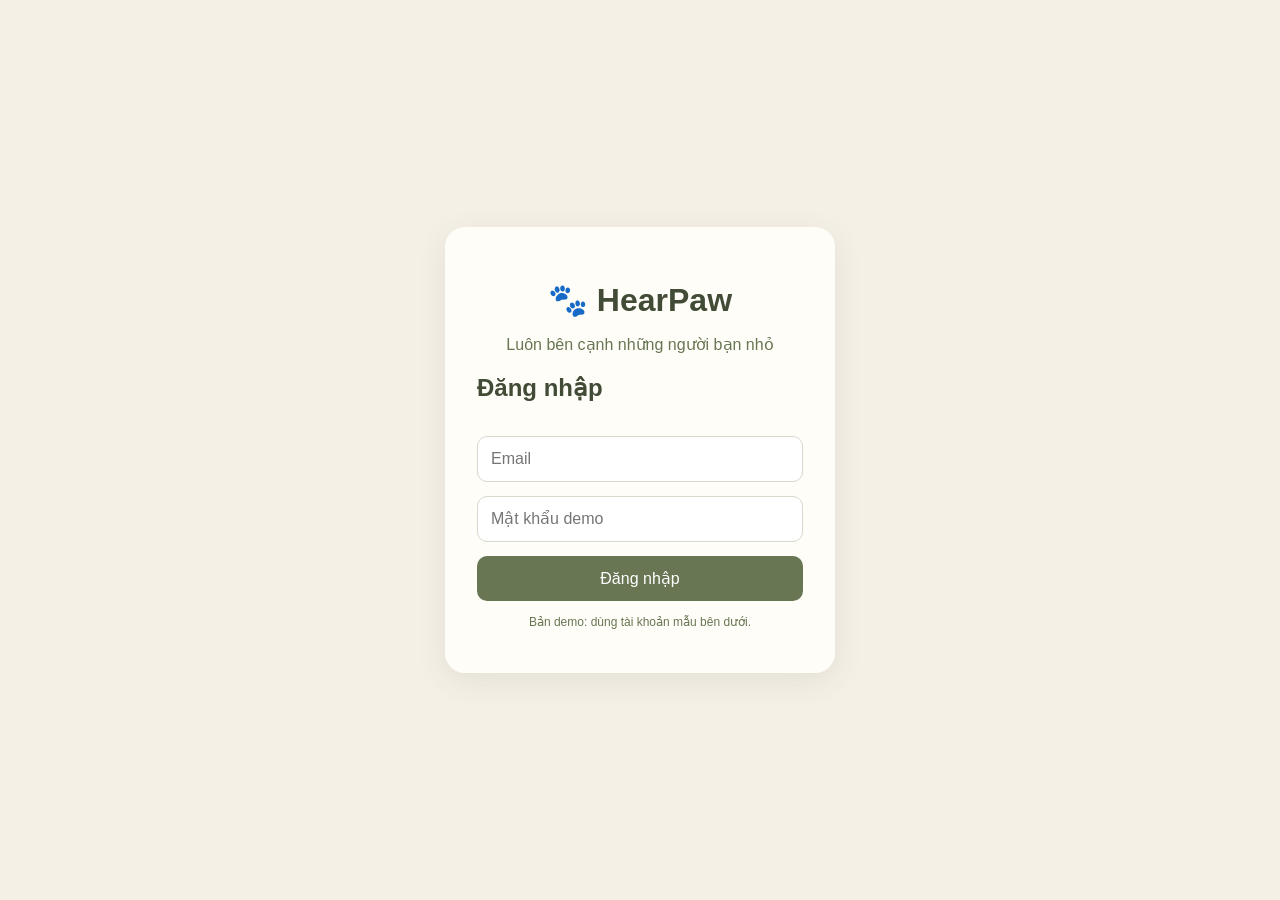
==== commit d3b0b0a7: "index.html" ====
--- a/index.html
+++ b/index.html
@@ -6,6 +6,11 @@
   <meta name="theme-color" content="#414B35" />
   <meta name="description" content="HearPaw – vòng cổ GPS thông minh giúp bạn an tâm đồng hành cùng thú cưng." />
   <title>HearPaw | An tâm trong từng bước chân</title>
+   <script>
+    if (sessionStorage.getItem("hearpawDemoLogin") !== "yes") {
+      window.location.replace("login.html");
+    }
+  </script>
   <link rel="preconnect" href="https://fonts.googleapis.com">
   <link rel="preconnect" href="https://fonts.gstatic.com" crossorigin>
   <link href="https://fonts.googleapis.com/css2?family=DM+Sans:wght@400;500;600;700&family=Playfair+Display:wght@500;600;700&display=swap" rel="stylesheet">
@@ -131,4 +136,4 @@
   <div class="modal-backdrop" id="cartModal" aria-hidden="true"><div class="cart-modal"><div class="modal-heading"><div><p class="eyebrow">YOUR BAG</p><h2>Giỏ hàng</h2></div><button id="cartClose" class="close-button" aria-label="Đóng giỏ hàng">×</button></div><div id="cartItems" class="cart-items"><p class="empty-cart">Giỏ hàng đang trống. Thêm một chiếc vòng cho bé nhé! 🐾</p></div><div class="cart-total"><span>Tạm tính</span><b id="cartTotal">0đ</b></div><button id="checkoutButton" class="btn btn-dark full-width">Tiếp tục đặt hàng</button><p id="checkoutMessage" class="form-status"></p><small class="fine-print">Chức năng giỏ hàng và đặt hàng chỉ dùng để minh họa, chưa xử lý thanh toán thật.</small></div></div>
   <script src="script.js"></script>
 </body>
-</html>+</html>
